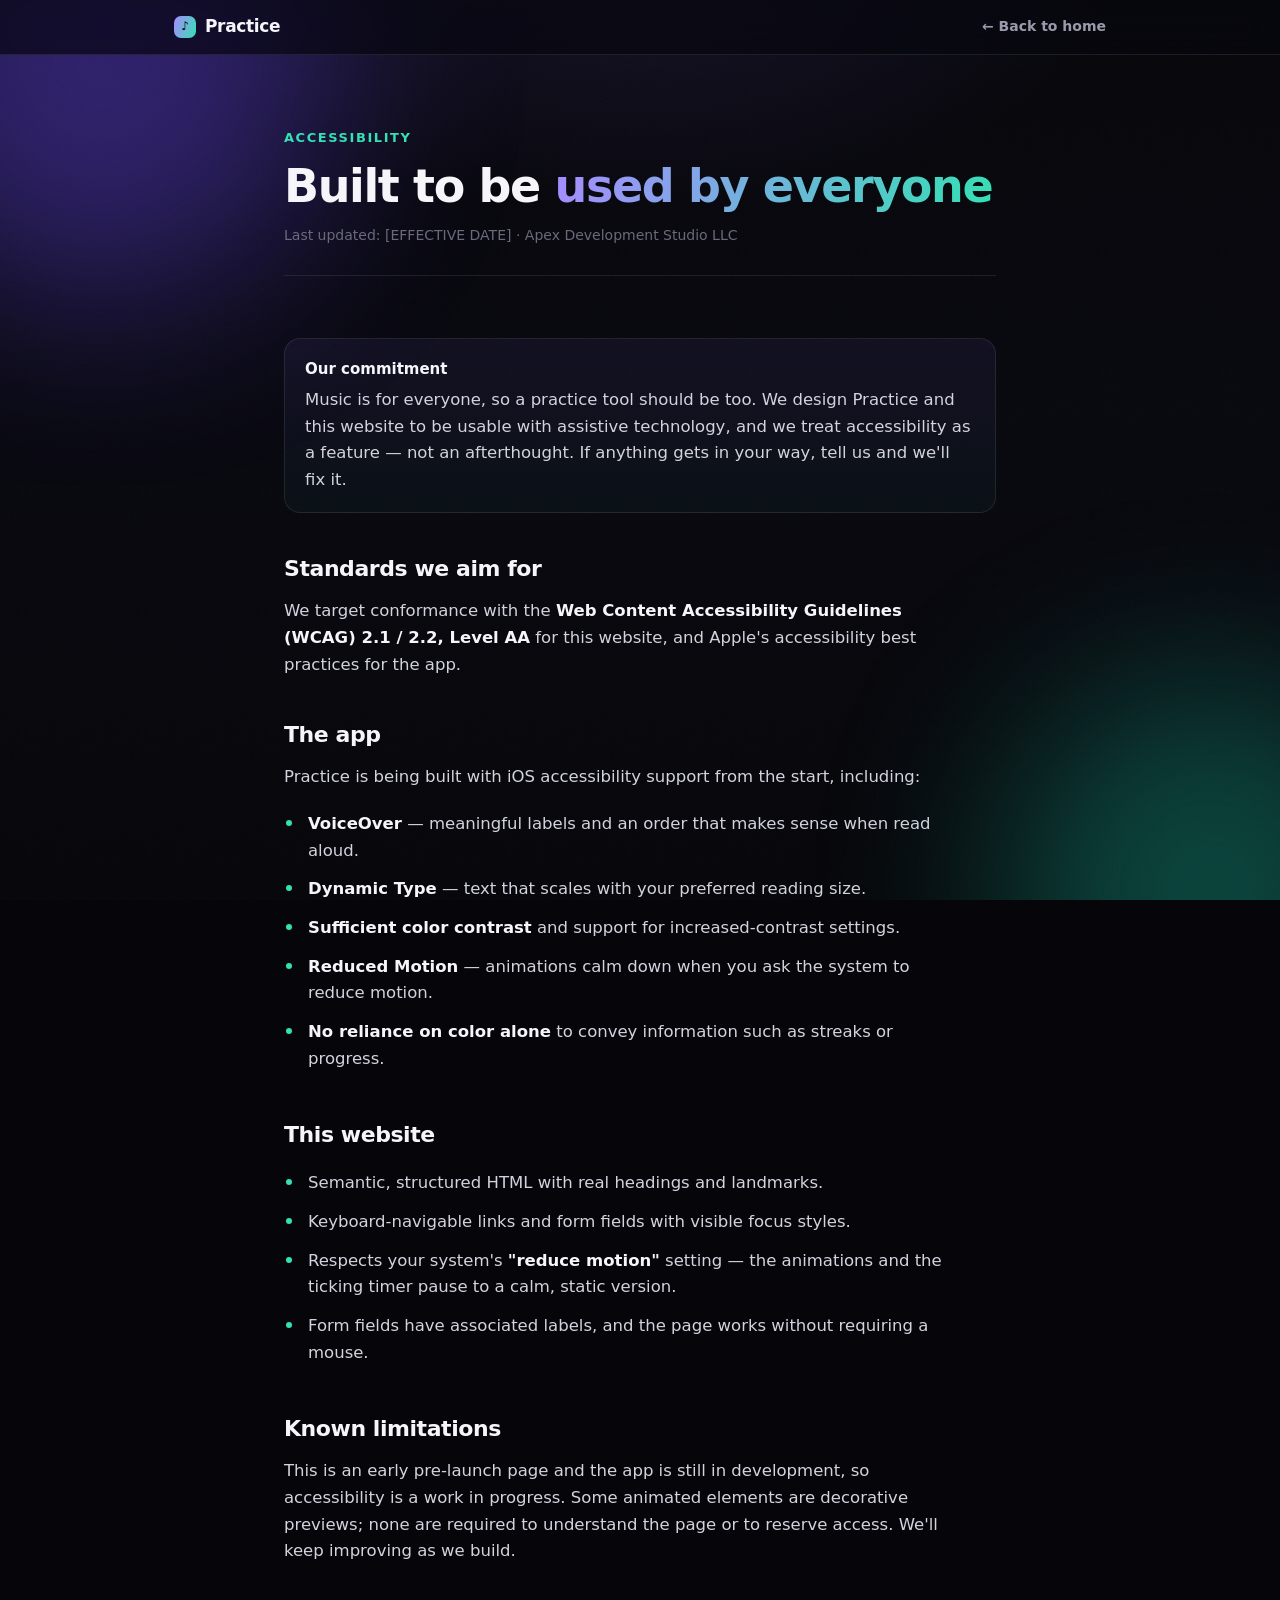
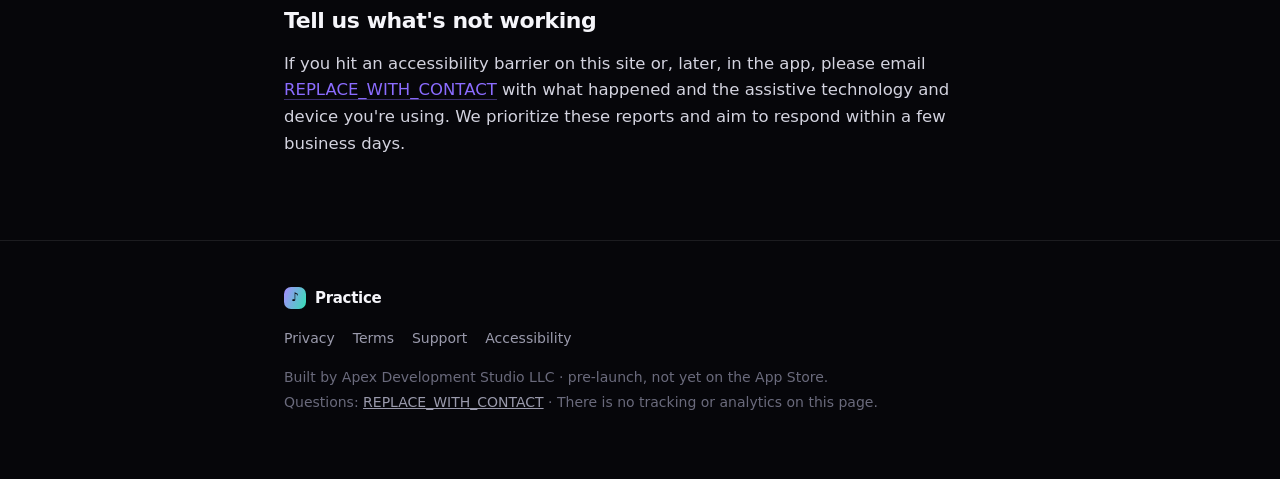
==== accessibility.html @ 6b2bc5bb "feat: add Privacy, Terms, Support, Accessibility pages (theme-matched) Four content pages sharing do" ====
<!doctype html>
<html lang="en">
<head>
<meta charset="utf-8">
<meta name="viewport" content="width=device-width,initial-scale=1,viewport-fit=cover">
<title>Accessibility — Practice</title>
<meta name="description" content="Our commitment to making Practice usable by everyone, including support for VoiceOver, Dynamic Type, and reduced motion.">
<meta name="color-scheme" content="dark">
<link rel="stylesheet" href="doc.css">
</head>
<body>
<div class="aurora"><div class="blob b1"></div><div class="blob b2"></div></div>
<div class="grain"></div>

<header><div class="bar">
  <a class="word" href="index.html"><span class="mk">♪</span> Practice</a>
  <a class="back" href="index.html">← Back to home</a>
</div></header>

<main class="wrap">
  <div class="pagehead">
    <div class="kick">Accessibility</div>
    <h1>Built to be <span class="g">used by everyone</span></h1>
    <p class="meta">Last updated: [EFFECTIVE DATE] · Apex Development Studio LLC</p>
  </div>

  <div class="doc">
    <div class="callout">
      <span class="t">Our commitment</span>
      <p>Music is for everyone, so a practice tool should be too. We design Practice and this website to be usable with assistive technology, and we treat accessibility as a feature — not an afterthought. If anything gets in your way, tell us and we'll fix it.</p>
    </div>

    <h2>Standards we aim for</h2>
    <p>We target conformance with the <strong>Web Content Accessibility Guidelines (WCAG) 2.1 / 2.2, Level AA</strong> for this website, and Apple's accessibility best practices for the app.</p>

    <h2>The app</h2>
    <p>Practice is being built with iOS accessibility support from the start, including:</p>
    <ul>
      <li><strong>VoiceOver</strong> — meaningful labels and an order that makes sense when read aloud.</li>
      <li><strong>Dynamic Type</strong> — text that scales with your preferred reading size.</li>
      <li><strong>Sufficient color contrast</strong> and support for increased-contrast settings.</li>
      <li><strong>Reduced Motion</strong> — animations calm down when you ask the system to reduce motion.</li>
      <li><strong>No reliance on color alone</strong> to convey information such as streaks or progress.</li>
    </ul>

    <h2>This website</h2>
    <ul>
      <li>Semantic, structured HTML with real headings and landmarks.</li>
      <li>Keyboard-navigable links and form fields with visible focus styles.</li>
      <li>Respects your system's <strong>"reduce motion"</strong> setting — the animations and the ticking timer pause to a calm, static version.</li>
      <li>Form fields have associated labels, and the page works without requiring a mouse.</li>
    </ul>

    <h2>Known limitations</h2>
    <p>This is an early pre-launch page and the app is still in development, so accessibility is a work in progress. Some animated elements are decorative previews; none are required to understand the page or to reserve access. We'll keep improving as we build.</p>

    <h2>Tell us what's not working</h2>
    <p>If you hit an accessibility barrier on this site or, later, in the app, please email <a href="mailto:REPLACE_WITH_CONTACT">REPLACE_WITH_CONTACT</a> with what happened and the assistive technology and device you're using. We prioritize these reports and aim to respond within a few business days.</p>
  </div>
</main>

<footer><div class="wrap">
  <a class="word" href="index.html"><span class="mk">♪</span> Practice</a>
  <nav class="flinks">
    <a href="privacy.html">Privacy</a><a href="terms.html">Terms</a>
    <a href="support.html">Support</a><a href="accessibility.html">Accessibility</a>
  </nav>
  Built by Apex Development Studio LLC · pre-launch, not yet on the App Store.<br>
  Questions: <a href="mailto:REPLACE_WITH_CONTACT">REPLACE_WITH_CONTACT</a> · There is no tracking or analytics on this page.
</div></footer>
</body>
</html>
---- doc.css ----
/* Shared styles for the content/legal pages — matches index.html's theme.
   Kept separate so the animated hero page is never touched. */
:root{
  --bg:#06060a; --ink:#f5f5fa; --muted:#9a9aac; --faint:#6a6a7c;
  --line:rgba(255,255,255,.09); --card:rgba(255,255,255,.045);
  --violet:#8b6cff; --mint:#34e0b4;
  --grad:linear-gradient(110deg,#a78bff 0%,#34e0b4 100%);
}
*{box-sizing:border-box;margin:0;padding:0}
html{scroll-behavior:smooth;-webkit-text-size-adjust:100%}
body{
  font-family:-apple-system,BlinkMacSystemFont,"SF Pro Display",system-ui,sans-serif;
  color:var(--ink);background:var(--bg);line-height:1.62;overflow-x:hidden;
  -webkit-font-smoothing:antialiased;text-rendering:optimizeLegibility;
}
.aurora{position:fixed;inset:0;z-index:-2;overflow:hidden;background:
  radial-gradient(55% 45% at 50% -8%,rgba(139,108,255,.14),transparent 70%),
  linear-gradient(180deg,#06060a,#08080f 45%,#06060a)}
.blob{position:absolute;border-radius:50%;filter:blur(95px);opacity:.4;will-change:transform}
.b1{width:480px;height:480px;background:#6d4bff;top:-180px;left:-140px;animation:drift1 26s ease-in-out infinite}
.b2{width:420px;height:420px;background:#11a589;bottom:-200px;right:-140px;animation:drift2 30s ease-in-out infinite}
@keyframes drift1{50%{transform:translate(70px,50px) scale(1.08)}}
@keyframes drift2{50%{transform:translate(-60px,-40px) scale(1.06)}}
.grain{position:fixed;inset:0;z-index:-1;opacity:.03;pointer-events:none;
  background-image:url("data:image/svg+xml,%3Csvg xmlns='http://www.w3.org/2000/svg' width='120' height='120'%3E%3Cfilter id='n'%3E%3CfeTurbulence type='fractalNoise' baseFrequency='.9' numOctaves='2'/%3E%3C/filter%3E%3Crect width='100%25' height='100%25' filter='url(%23n)'/%3E%3C/svg%3E")}

.wrap{max-width:760px;margin:0 auto;padding:0 24px}

/* header */
header{position:sticky;top:0;z-index:50;background:rgba(8,8,14,.72);
  backdrop-filter:blur(18px) saturate(140%);-webkit-backdrop-filter:blur(18px) saturate(140%);
  border-bottom:1px solid var(--line)}
header .bar{max-width:980px;margin:0 auto;padding:13px 24px;display:flex;align-items:center;justify-content:space-between}
.word{font-weight:680;letter-spacing:-.02em;font-size:17px;display:flex;align-items:center;gap:9px;color:var(--ink);text-decoration:none}
.word .mk{width:22px;height:22px;border-radius:7px;background:var(--grad);display:inline-flex;align-items:center;justify-content:center;font-size:12px;color:#0a0a0f;font-weight:800}
.back{font-size:14px;font-weight:600;color:var(--muted);text-decoration:none;transition:.2s}
.back:hover{color:var(--ink)}

/* page head */
.pagehead{padding:72px 0 28px;border-bottom:1px solid var(--line)}
.kick{font-size:13px;font-weight:680;letter-spacing:.12em;text-transform:uppercase;color:var(--mint);margin-bottom:14px}
.pagehead h1{font-size:clamp(32px,5vw,46px);line-height:1.05;letter-spacing:-.03em;font-weight:720;margin-bottom:14px}
.pagehead h1 .g{background:var(--grad);-webkit-background-clip:text;background-clip:text;color:transparent}
.meta{font-size:14px;color:var(--faint)}

/* prose */
.doc{padding:40px 0 20px;font-size:16.5px;color:#d3d3df}
.doc h2{font-size:22px;letter-spacing:-.02em;font-weight:680;color:var(--ink);margin:38px 0 12px}
.doc h3{font-size:17px;font-weight:660;color:var(--ink);margin:24px 0 8px}
.doc p{margin:0 0 14px;max-width:64ch}
.doc ul{margin:0 0 16px;padding-left:0;list-style:none;max-width:64ch}
.doc li{position:relative;padding:6px 0 6px 24px}
.doc li:before{content:"";position:absolute;left:2px;top:15px;width:6px;height:6px;border-radius:50%;background:var(--mint)}
.doc a{color:var(--violet);text-decoration:none;border-bottom:1px solid rgba(139,108,255,.4)}
.doc a:hover{border-bottom-color:var(--violet)}
.doc strong{color:var(--ink);font-weight:640}
.doc hr{border:0;border-top:1px solid var(--line);margin:36px 0}
.callout{border:1px solid var(--line);border-radius:16px;padding:18px 20px;margin:22px 0;
  background:linear-gradient(180deg,rgba(139,108,255,.08),rgba(52,224,180,.04));position:relative}
.callout p:last-child{margin-bottom:0}
.callout .t{display:block;font-weight:660;color:var(--ink);margin-bottom:6px;font-size:15px}
.faq{border-top:1px solid var(--line);margin-top:8px}
.faq .q{font-weight:660;color:var(--ink);font-size:17px;margin:0}
.faq details{border-bottom:1px solid var(--line);padding:18px 0}
.faq summary{cursor:pointer;list-style:none;display:flex;justify-content:space-between;align-items:center;font-weight:640;color:var(--ink);font-size:17px}
.faq summary::-webkit-details-marker{display:none}
.faq summary:after{content:"+";color:var(--mint);font-size:22px;font-weight:400;transition:.2s}
.faq details[open] summary:after{transform:rotate(45deg)}
.faq details p{margin:12px 0 0;color:var(--muted)}

/* footer (shared with index) */
footer{border-top:1px solid var(--line);padding:44px 0 64px;color:var(--faint);font-size:14px;line-height:1.8;margin-top:48px}
footer .word{margin-bottom:14px;font-size:15px}
.flinks{display:flex;gap:18px;flex-wrap:wrap;margin-bottom:14px}
.flinks a{color:var(--muted);text-decoration:none;transition:.2s}
.flinks a:hover{color:var(--ink)}
footer a{color:var(--muted)}

@media(max-width:560px){.pagehead{padding:48px 0 22px}.doc{font-size:16px}}
@media(prefers-reduced-motion:reduce){*{animation:none!important;scroll-behavior:auto}}
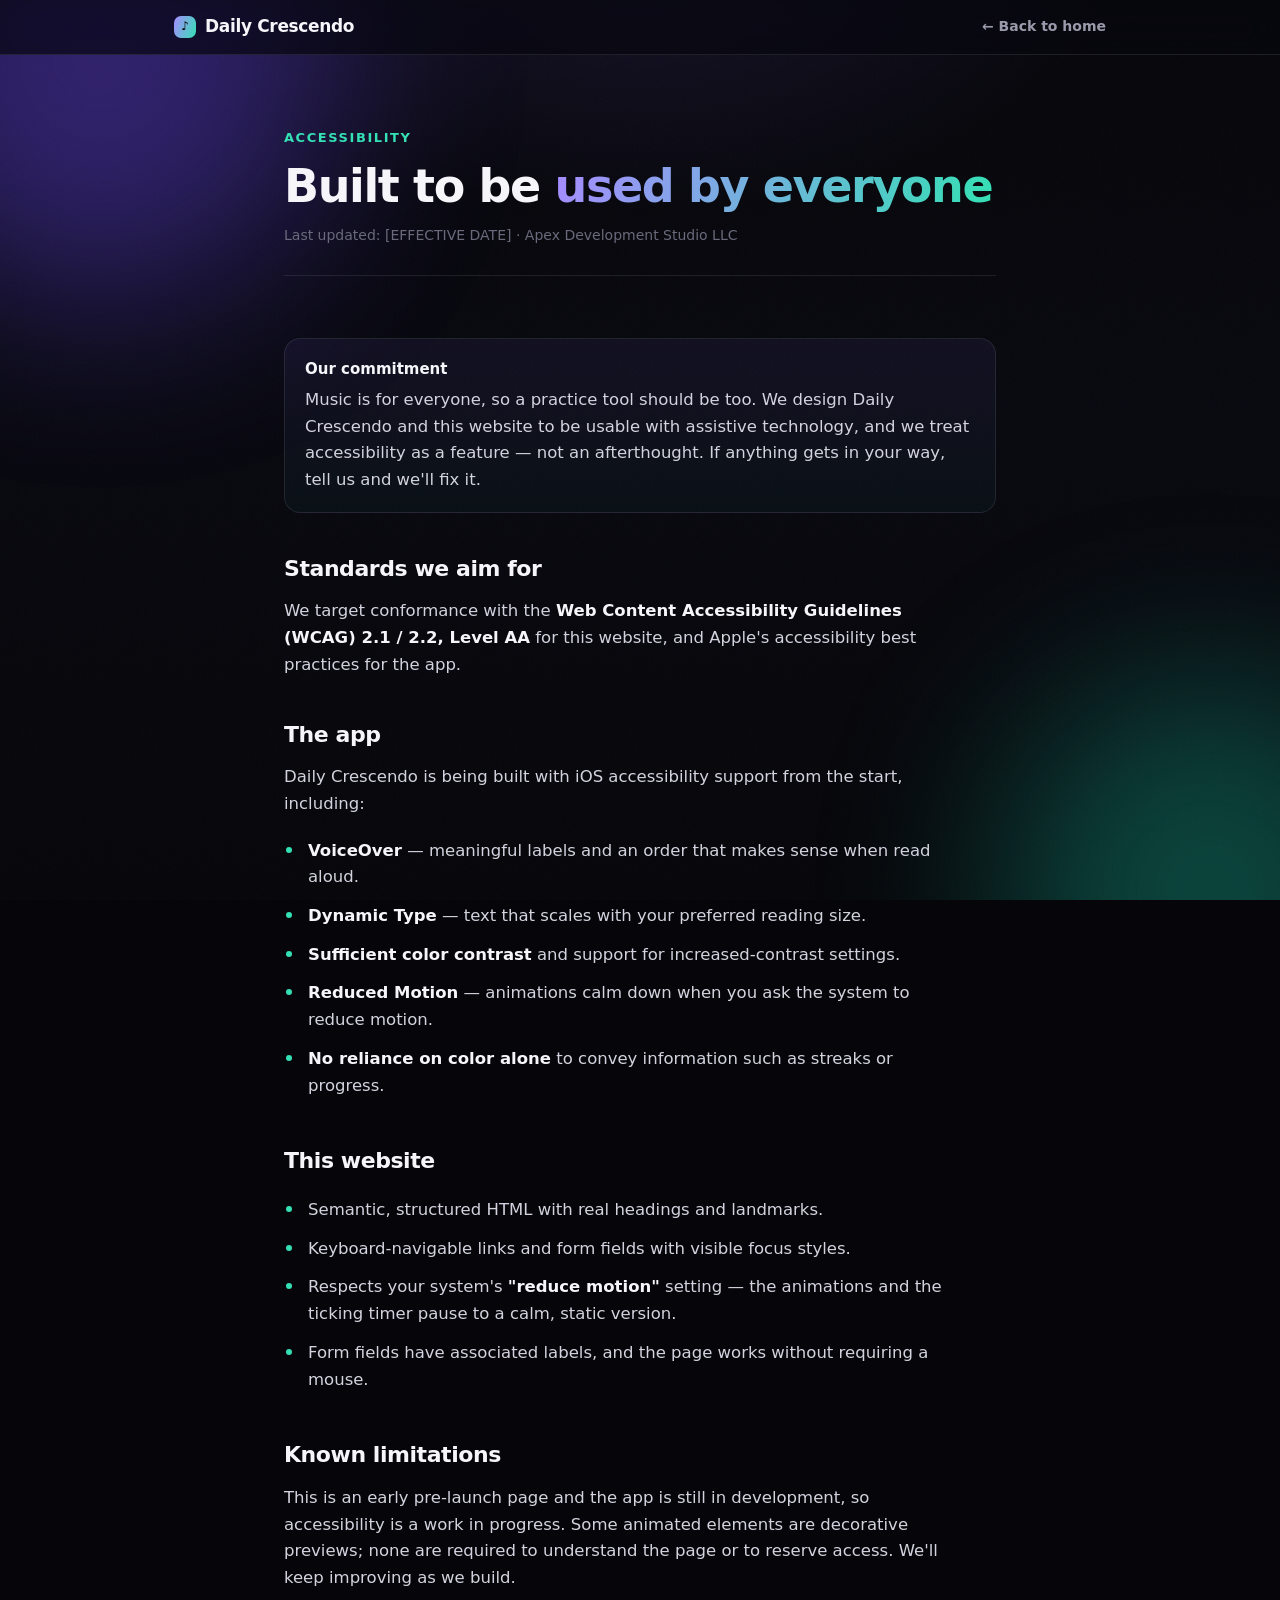
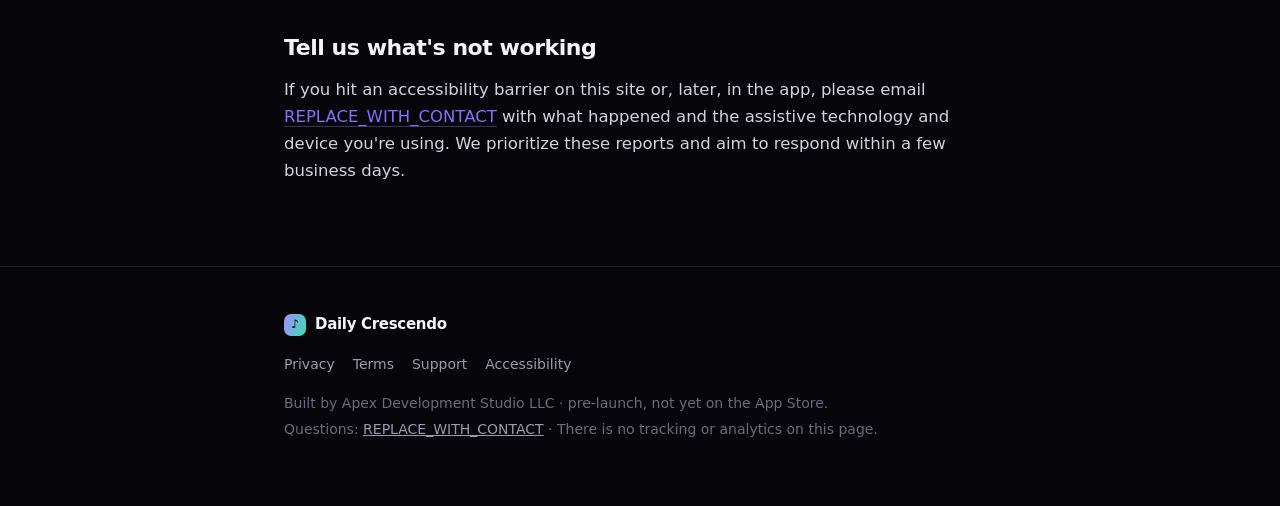
==== commit 2ab06f84: "feat: rebrand to Daily Crescendo + wire dailycrescendo.com Renamed Practice -> Daily Crescendo acros" ====
--- a/accessibility.html
+++ b/accessibility.html
@@ -3,9 +3,10 @@
 <head>
 <meta charset="utf-8">
 <meta name="viewport" content="width=device-width,initial-scale=1,viewport-fit=cover">
-<title>Accessibility — Practice</title>
-<meta name="description" content="Our commitment to making Practice usable by everyone, including support for VoiceOver, Dynamic Type, and reduced motion.">
+<title>Accessibility — Daily Crescendo</title>
+<meta name="description" content="Our commitment to making Daily Crescendo usable by everyone, including support for VoiceOver, Dynamic Type, and reduced motion.">
 <meta name="color-scheme" content="dark">
+<link rel="icon" href="favicon.svg" type="image/svg+xml">
 <link rel="stylesheet" href="doc.css">
 </head>
 <body>
@@ -13,7 +14,7 @@
 <div class="grain"></div>
 
 <header><div class="bar">
-  <a class="word" href="index.html"><span class="mk">♪</span> Practice</a>
+  <a class="word" href="index.html"><span class="mk">♪</span> Daily Crescendo</a>
   <a class="back" href="index.html">← Back to home</a>
 </div></header>
 
@@ -27,14 +28,14 @@
   <div class="doc">
     <div class="callout">
       <span class="t">Our commitment</span>
-      <p>Music is for everyone, so a practice tool should be too. We design Practice and this website to be usable with assistive technology, and we treat accessibility as a feature — not an afterthought. If anything gets in your way, tell us and we'll fix it.</p>
+      <p>Music is for everyone, so a practice tool should be too. We design Daily Crescendo and this website to be usable with assistive technology, and we treat accessibility as a feature — not an afterthought. If anything gets in your way, tell us and we'll fix it.</p>
     </div>
 
     <h2>Standards we aim for</h2>
     <p>We target conformance with the <strong>Web Content Accessibility Guidelines (WCAG) 2.1 / 2.2, Level AA</strong> for this website, and Apple's accessibility best practices for the app.</p>
 
     <h2>The app</h2>
-    <p>Practice is being built with iOS accessibility support from the start, including:</p>
+    <p>Daily Crescendo is being built with iOS accessibility support from the start, including:</p>
     <ul>
       <li><strong>VoiceOver</strong> — meaningful labels and an order that makes sense when read aloud.</li>
       <li><strong>Dynamic Type</strong> — text that scales with your preferred reading size.</li>
@@ -60,7 +61,7 @@
 </main>
 
 <footer><div class="wrap">
-  <a class="word" href="index.html"><span class="mk">♪</span> Practice</a>
+  <a class="word" href="index.html"><span class="mk">♪</span> Daily Crescendo</a>
   <nav class="flinks">
     <a href="privacy.html">Privacy</a><a href="terms.html">Terms</a>
     <a href="support.html">Support</a><a href="accessibility.html">Accessibility</a>
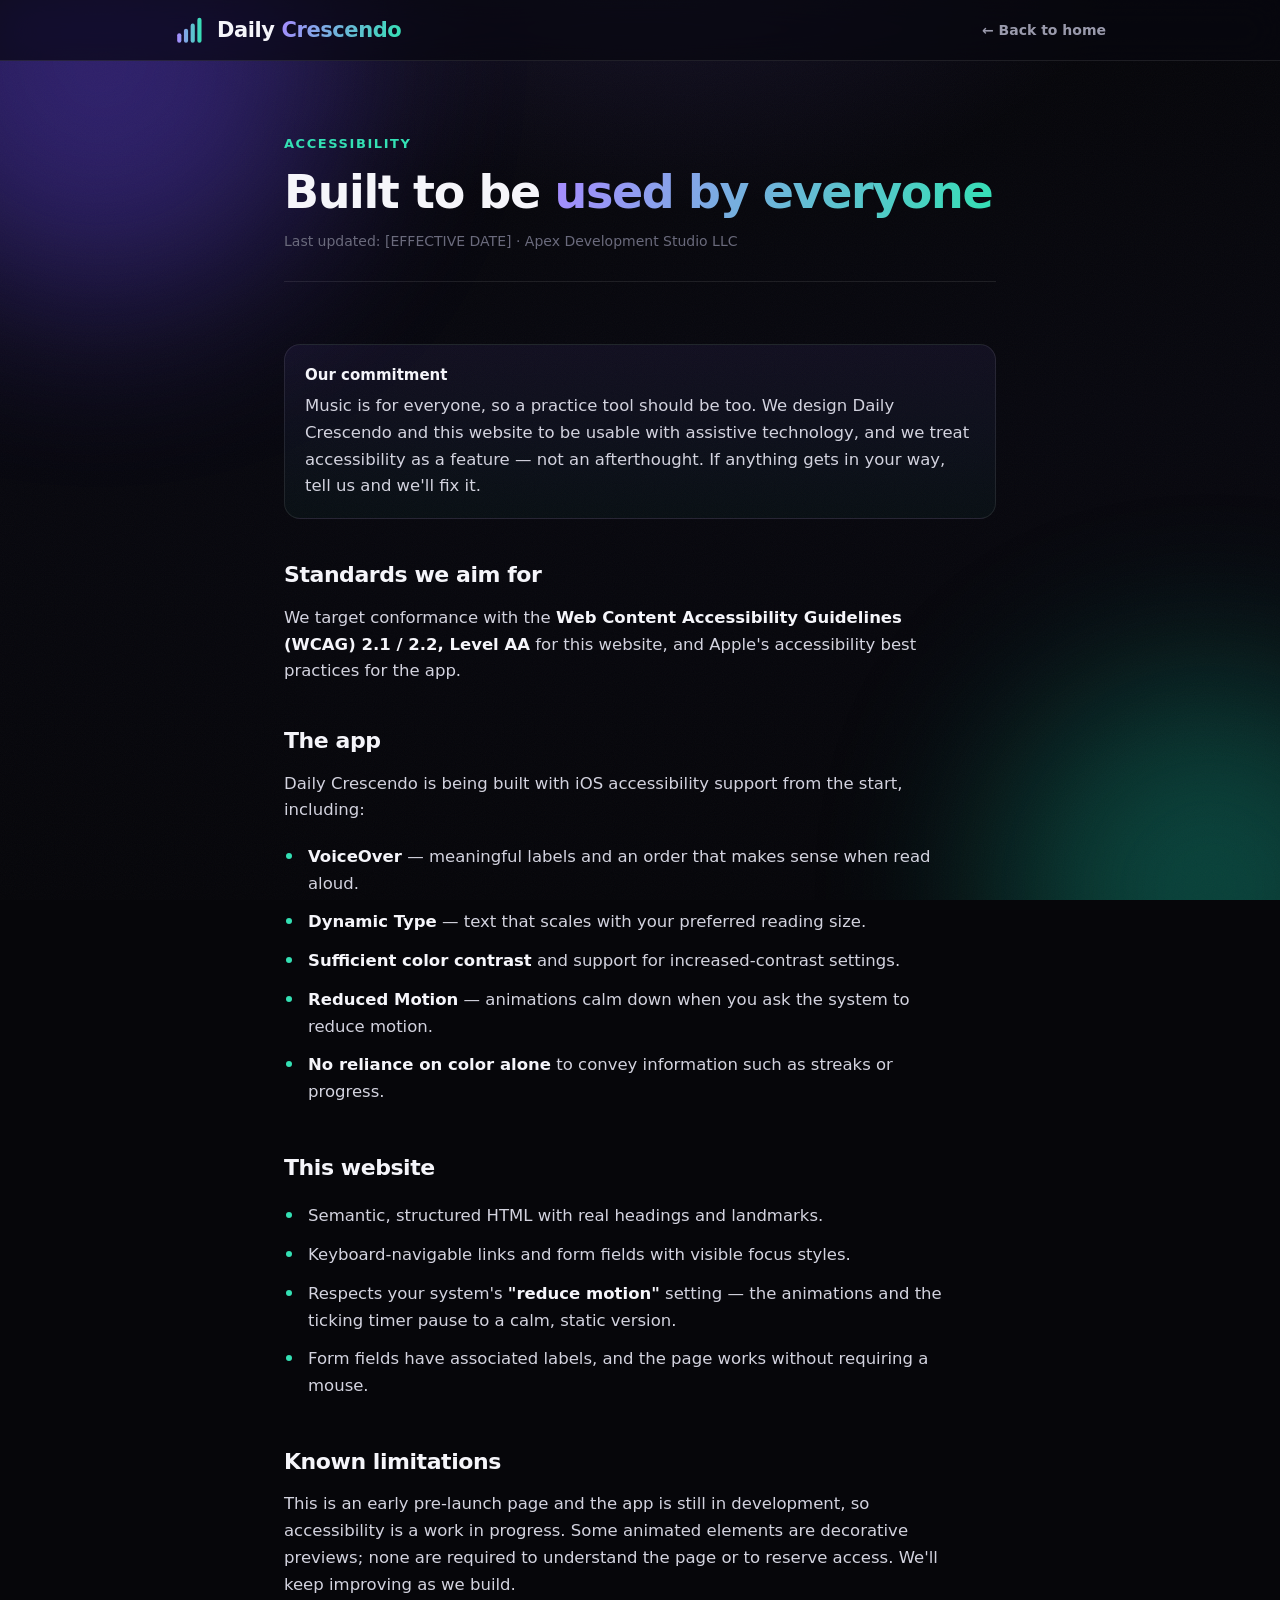
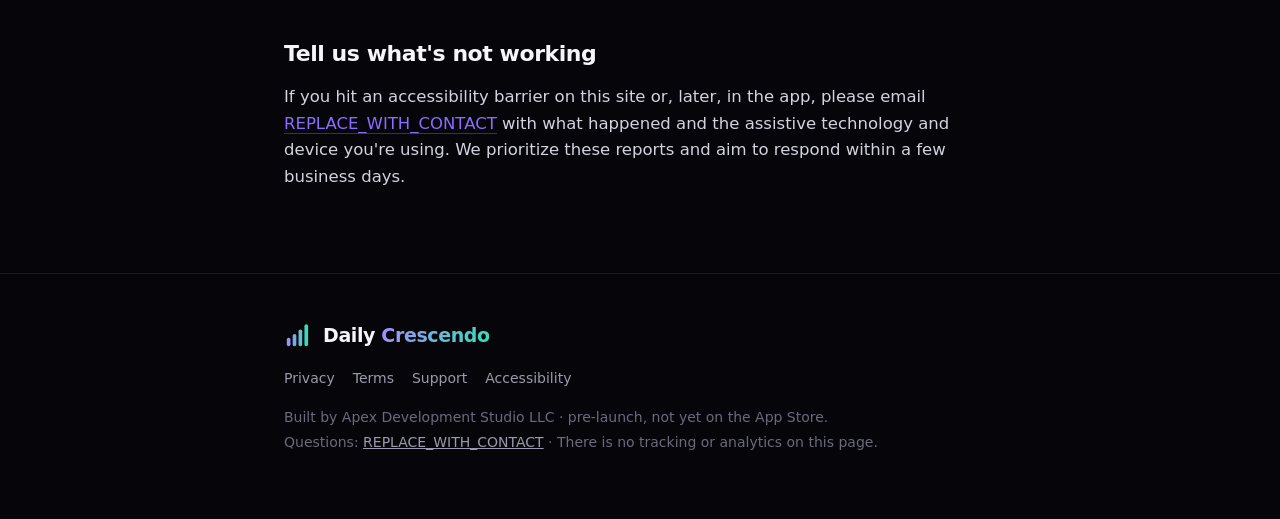
==== commit 17102f93: "design: award-grade logo — gradient crescendo-bars mark + statement wordmark Replaces the placeholde" ====
--- a/accessibility.html
+++ b/accessibility.html
@@ -14,7 +14,7 @@
 <div class="grain"></div>
 
 <header><div class="bar">
-  <a class="word" href="index.html"><span class="mk">♪</span> Daily Crescendo</a>
+  <a class="word" href="index.html"><span class="mk"></span><span class="wt">Daily <span class="g">Crescendo</span></span></a>
   <a class="back" href="index.html">← Back to home</a>
 </div></header>
 
@@ -61,7 +61,7 @@
 </main>
 
 <footer><div class="wrap">
-  <a class="word" href="index.html"><span class="mk">♪</span> Daily Crescendo</a>
+  <a class="word" href="index.html"><span class="mk"></span><span class="wt">Daily <span class="g">Crescendo</span></span></a>
   <nav class="flinks">
     <a href="privacy.html">Privacy</a><a href="terms.html">Terms</a>
     <a href="support.html">Support</a><a href="accessibility.html">Accessibility</a>
--- a/doc.css
+++ b/doc.css
@@ -31,8 +31,10 @@
   backdrop-filter:blur(18px) saturate(140%);-webkit-backdrop-filter:blur(18px) saturate(140%);
   border-bottom:1px solid var(--line)}
 header .bar{max-width:980px;margin:0 auto;padding:13px 24px;display:flex;align-items:center;justify-content:space-between}
-.word{font-weight:680;letter-spacing:-.02em;font-size:17px;display:flex;align-items:center;gap:9px;color:var(--ink);text-decoration:none}
-.word .mk{width:22px;height:22px;border-radius:7px;background:var(--grad);display:inline-flex;align-items:center;justify-content:center;font-size:12px;color:#0a0a0f;font-weight:800}
+.word{font-weight:700;letter-spacing:-.02em;font-size:21px;display:flex;align-items:center;gap:11px;color:var(--ink);text-decoration:none}
+.word .mk{width:32px;height:32px;background:url(logo-mark.svg) center/contain no-repeat;display:inline-block;flex:0 0 auto}
+.word .wt{white-space:nowrap}
+.word .g{background:var(--grad);-webkit-background-clip:text;background-clip:text;color:transparent}
 .back{font-size:14px;font-weight:600;color:var(--muted);text-decoration:none;transition:.2s}
 .back:hover{color:var(--ink)}
 
@@ -70,7 +72,8 @@
 
 /* footer (shared with index) */
 footer{border-top:1px solid var(--line);padding:44px 0 64px;color:var(--faint);font-size:14px;line-height:1.8;margin-top:48px}
-footer .word{margin-bottom:14px;font-size:15px}
+footer .word{margin-bottom:14px;font-size:19px}
+footer .word .mk{width:28px;height:28px}
 .flinks{display:flex;gap:18px;flex-wrap:wrap;margin-bottom:14px}
 .flinks a{color:var(--muted);text-decoration:none;transition:.2s}
 .flinks a:hover{color:var(--ink)}
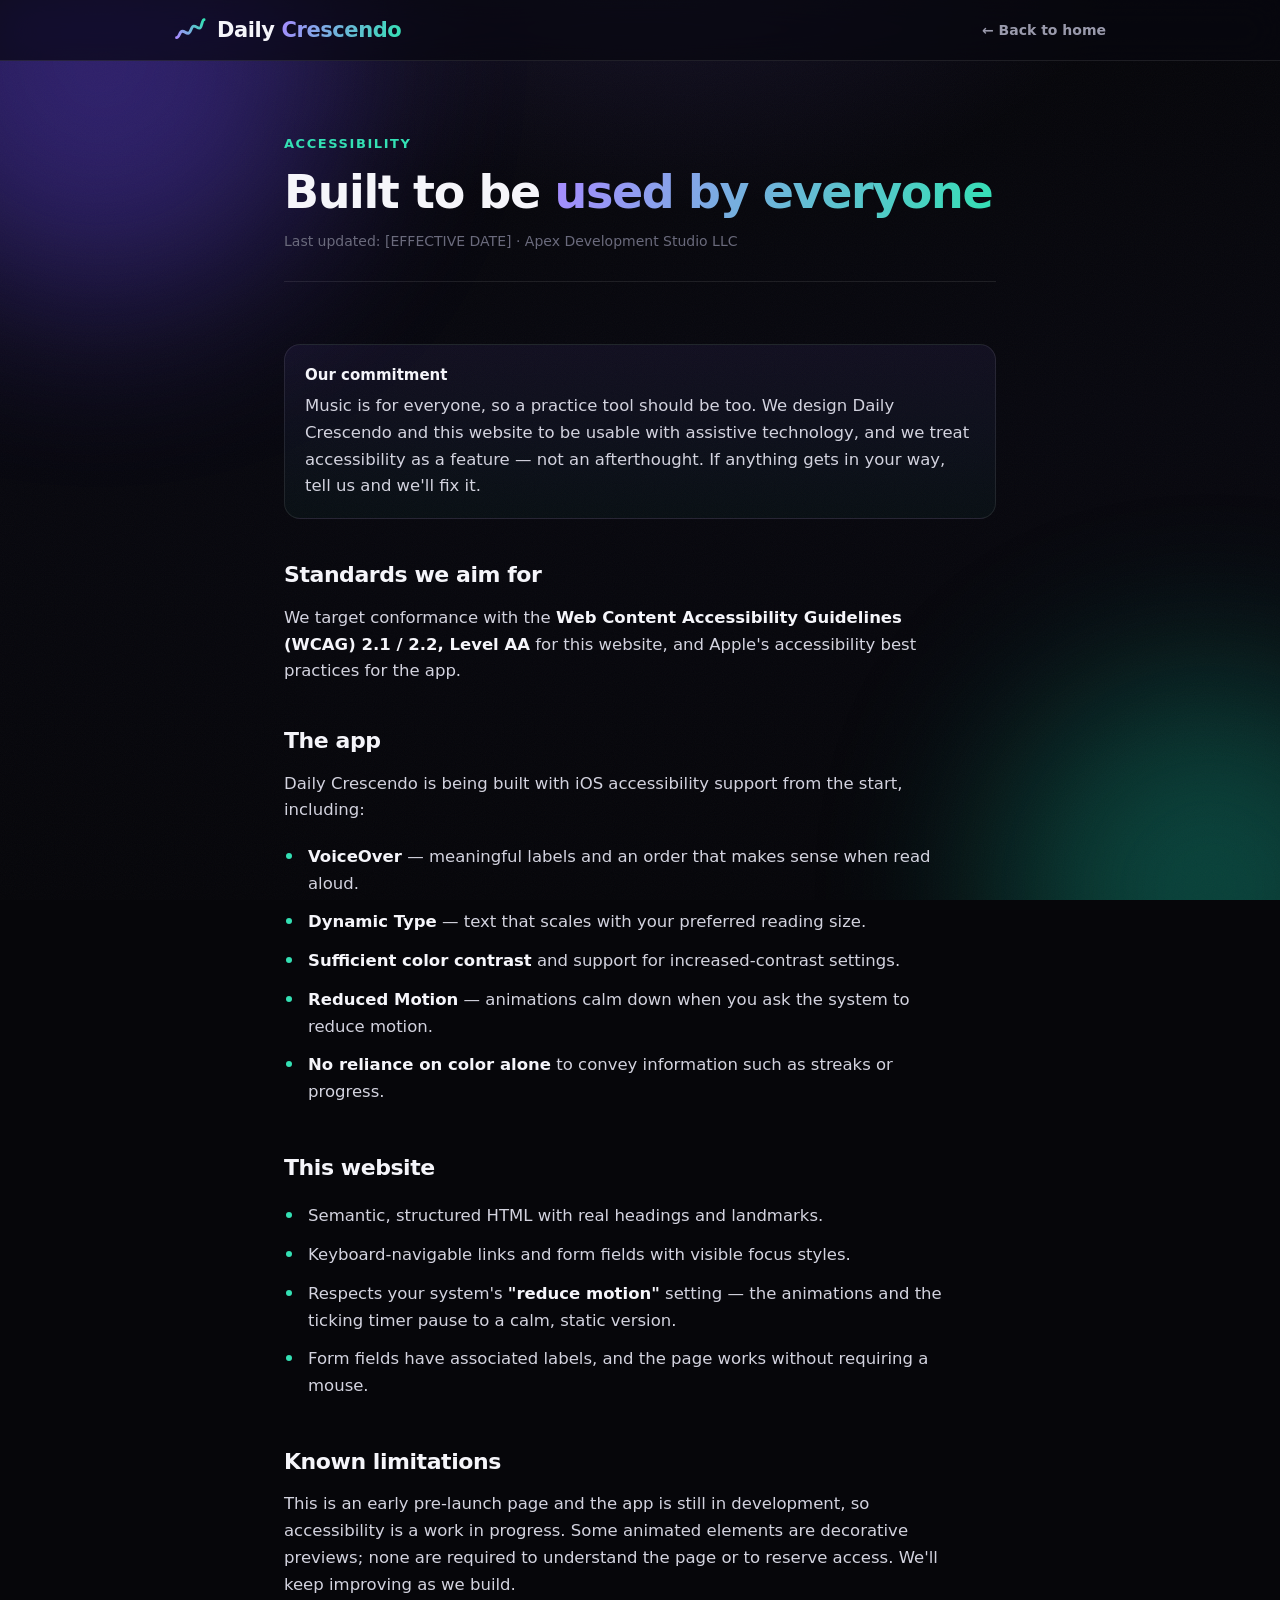
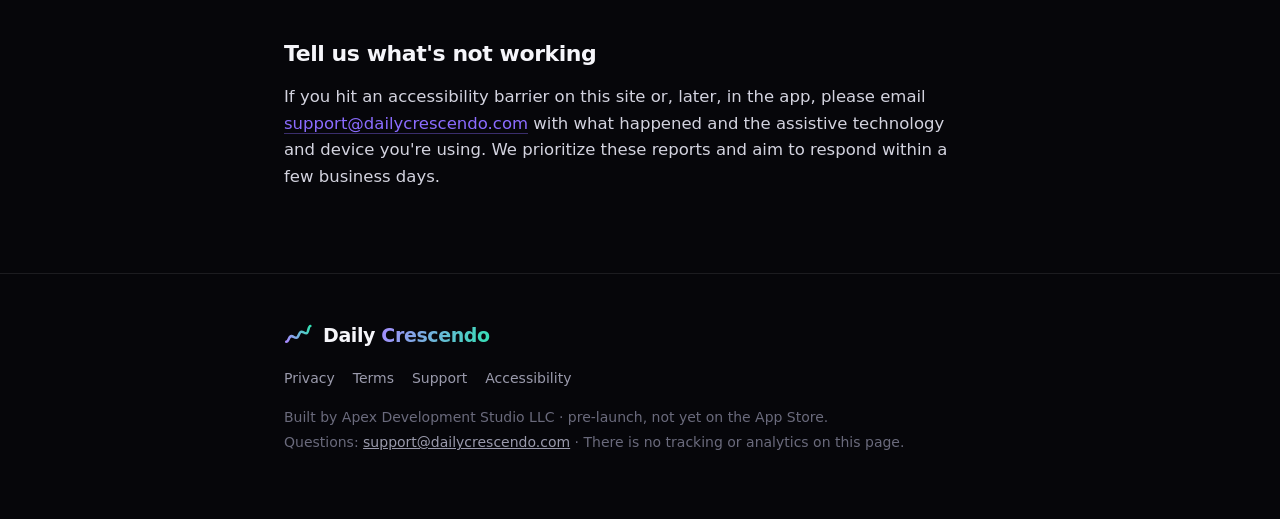
==== commit 701a9bc5: "chore: set support@dailycrescendo.com across pages + document per-app forward convention" ====
--- a/accessibility.html
+++ b/accessibility.html
@@ -56,7 +56,7 @@
     <p>This is an early pre-launch page and the app is still in development, so accessibility is a work in progress. Some animated elements are decorative previews; none are required to understand the page or to reserve access. We'll keep improving as we build.</p>
 
     <h2>Tell us what's not working</h2>
-    <p>If you hit an accessibility barrier on this site or, later, in the app, please email <a href="mailto:REPLACE_WITH_CONTACT">REPLACE_WITH_CONTACT</a> with what happened and the assistive technology and device you're using. We prioritize these reports and aim to respond within a few business days.</p>
+    <p>If you hit an accessibility barrier on this site or, later, in the app, please email <a href="mailto:support@dailycrescendo.com">support@dailycrescendo.com</a> with what happened and the assistive technology and device you're using. We prioritize these reports and aim to respond within a few business days.</p>
   </div>
 </main>
 
@@ -67,7 +67,7 @@
     <a href="support.html">Support</a><a href="accessibility.html">Accessibility</a>
   </nav>
   Built by Apex Development Studio LLC · pre-launch, not yet on the App Store.<br>
-  Questions: <a href="mailto:REPLACE_WITH_CONTACT">REPLACE_WITH_CONTACT</a> · There is no tracking or analytics on this page.
+  Questions: <a href="mailto:support@dailycrescendo.com">support@dailycrescendo.com</a> · There is no tracking or analytics on this page.
 </div></footer>
 </body>
 </html>
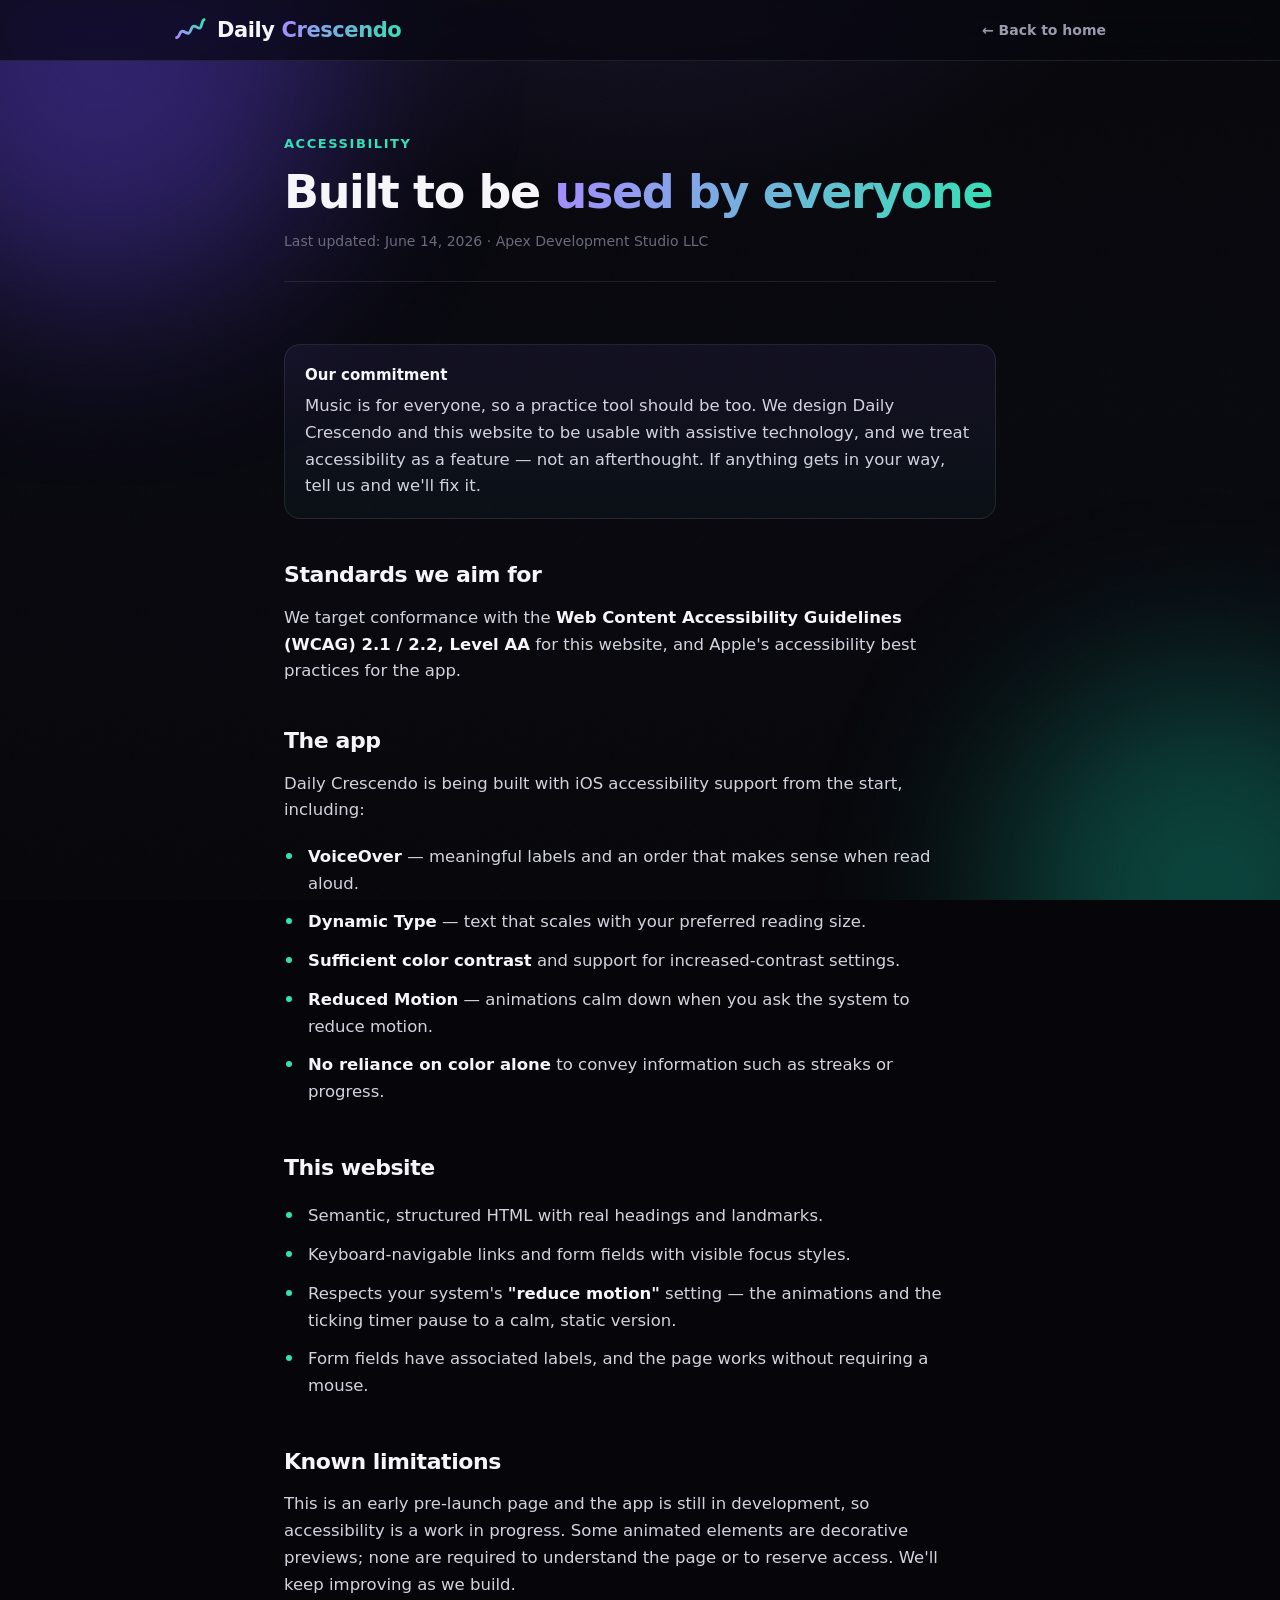
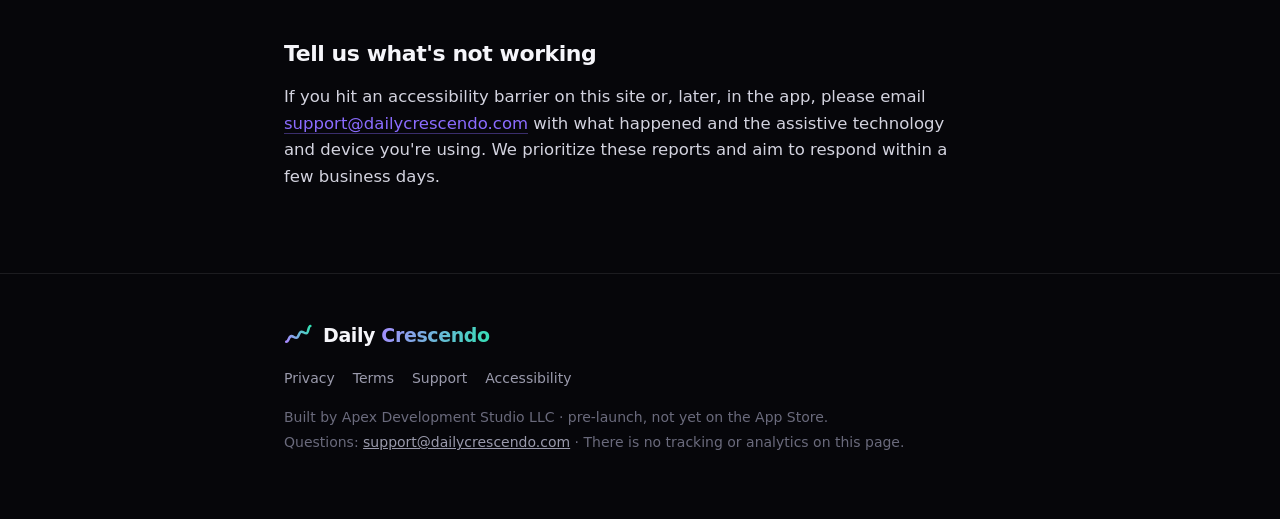
==== commit c03e3863: "chore: set Effective/Last updated dates (June 14, 2026) on privacy/terms/accessibility" ====
--- a/accessibility.html
+++ b/accessibility.html
@@ -22,7 +22,7 @@
   <div class="pagehead">
     <div class="kick">Accessibility</div>
     <h1>Built to be <span class="g">used by everyone</span></h1>
-    <p class="meta">Last updated: [EFFECTIVE DATE] · Apex Development Studio LLC</p>
+    <p class="meta">Last updated: June 14, 2026 · Apex Development Studio LLC</p>
   </div>
 
   <div class="doc">
